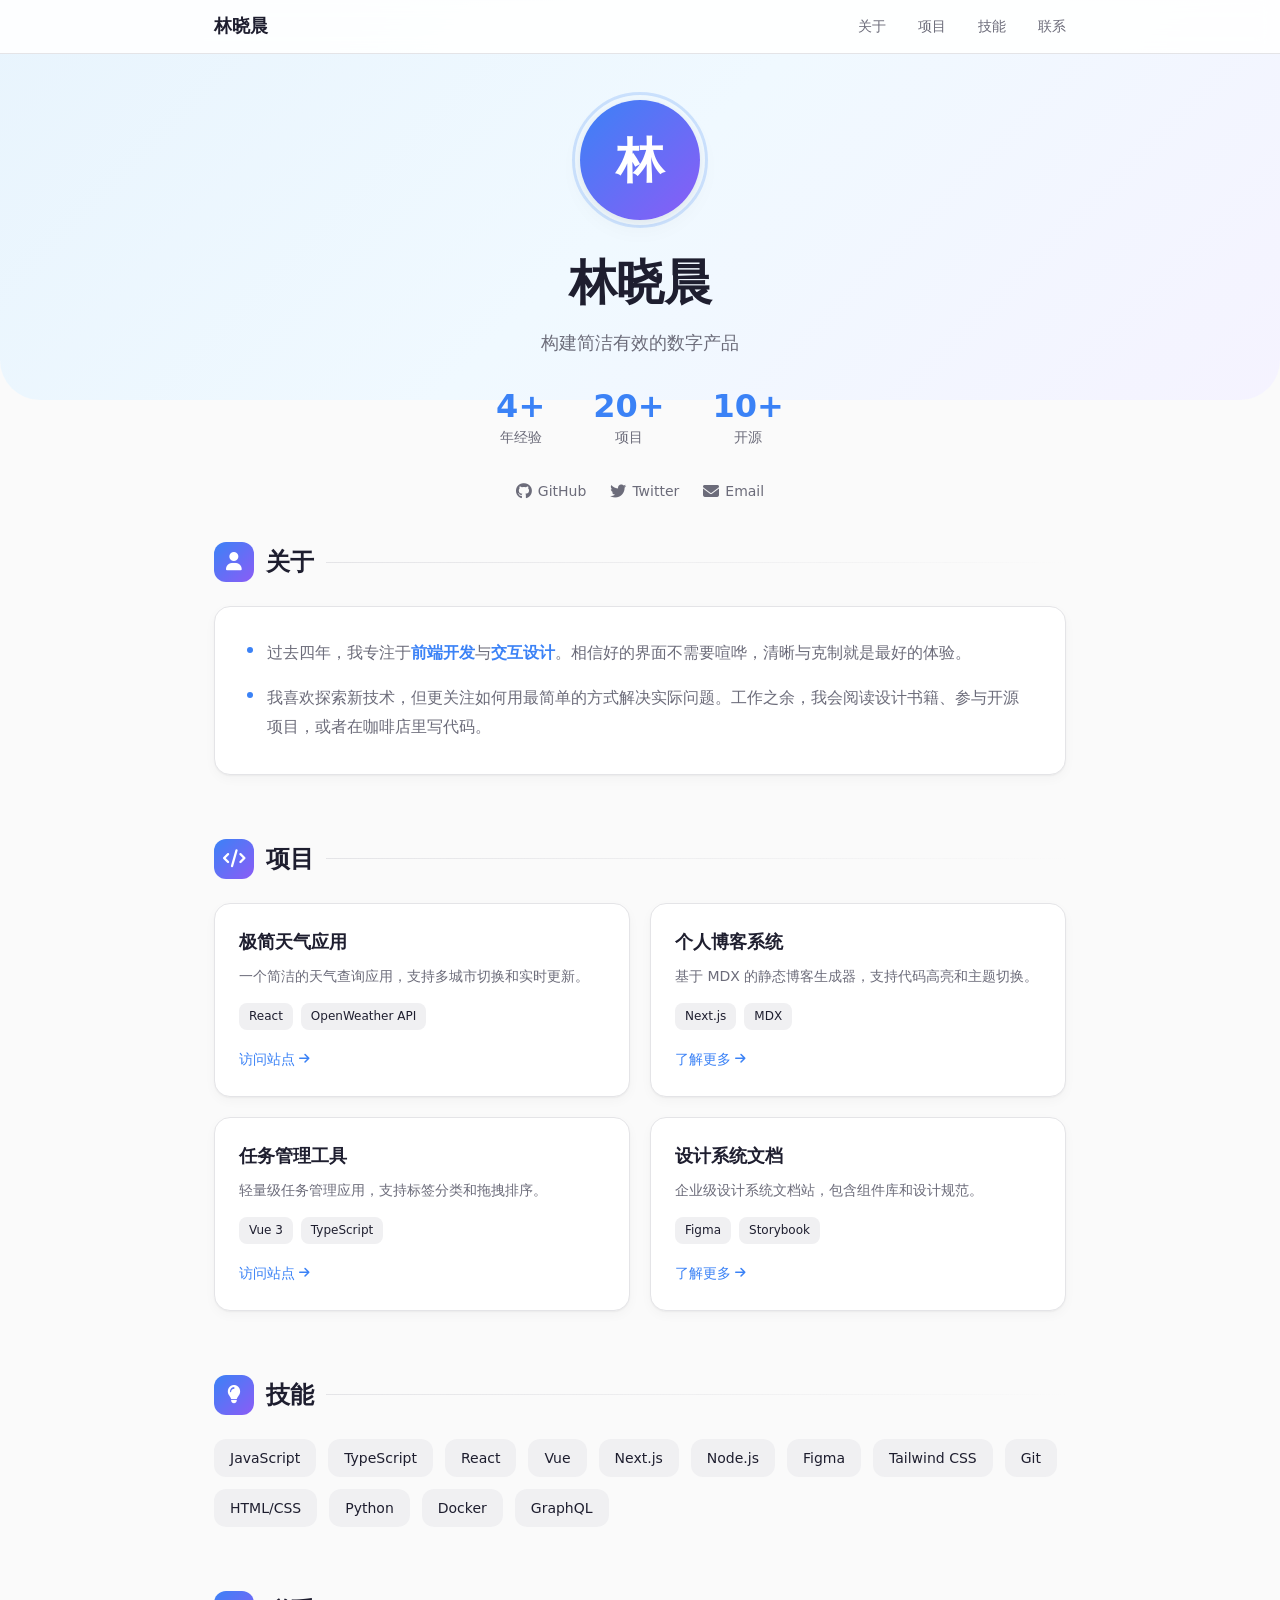
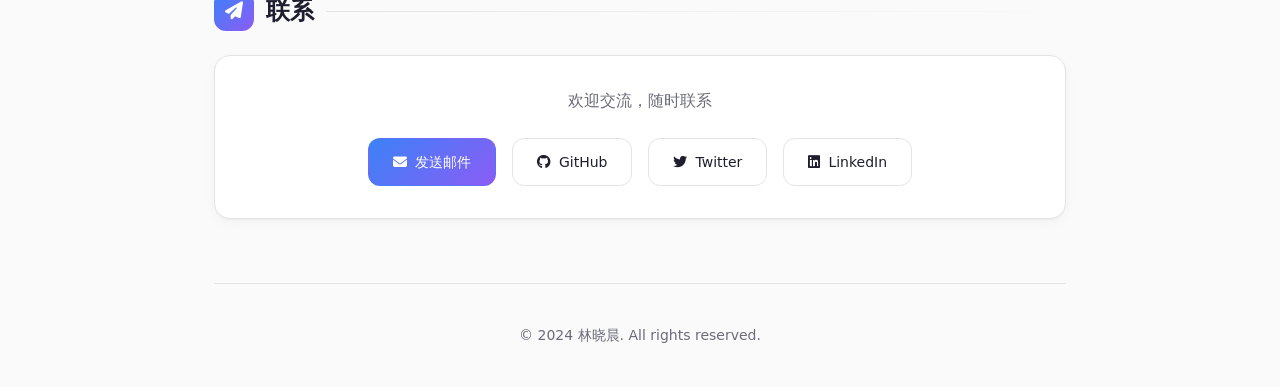
==== index.html @ 2bba0d5e "fix filename" ====
<!DOCTYPE html>
<html lang="zh-CN">
<head>
    <meta charset="UTF-8">
    <meta name="viewport" content="width=device-width, initial-scale=1.0">
    <title>林晓晨 - 个人主页</title>
    <link rel="stylesheet" href="https://cdnjs.cloudflare.com/ajax/libs/font-awesome/6.4.0/css/all.min.css">
    <style>
        * {
            margin: 0;
            padding: 0;
            box-sizing: border-box;
        }

        :root {
            --bg-color: #FAFAFA;
            --card-bg: #FFFFFF;
            --text-primary: #1E1E2F;
            --text-secondary: #6C6C7A;
            --primary-color: #3B82F6;
            --secondary-color: #10B981;
            --accent-color: #F59E0B;
            --purple-color: #8B5CF6;
            --border-color: #E4E4E7;
            --shadow-light: 0 4px 12px rgba(0, 0, 0, 0.03), 0 1px 2px rgba(0, 0, 0, 0.05);
            --shadow-hover: 0 6px 16px rgba(0, 0, 0, 0.06), 0 2px 4px rgba(0, 0, 0, 0.08);
            --shadow-card: 0 8px 24px rgba(0, 0, 0, 0.04), 0 2px 8px rgba(0, 0, 0, 0.06);
            --radius-large: 16px;
            --radius-medium: 12px;
            --radius-small: 8px;
            --radius-circle: 50%;
        }

        body {
            font-family: system-ui, -apple-system, 'Segoe UI', Roboto, Helvetica, Arial, sans-serif;
            background-color: var(--bg-color);
            color: var(--text-primary);
            line-height: 1.6;
            -webkit-font-smoothing: antialiased;
            position: relative;
        }

        body::before {
            content: '';
            position: fixed;
            top: 0;
            left: 0;
            right: 0;
            height: 400px;
            background: linear-gradient(135deg, #E8F4FD 0%, #F0F9FF 50%, #F5F3FF 100%);
            z-index: -1;
            border-bottom-left-radius: 40px;
            border-bottom-right-radius: 40px;
        }

        .container {
            max-width: 900px;
            margin: 0 auto;
            padding: 0 24px;
        }

        .nav-bar {
            position: fixed;
            top: 0;
            left: 0;
            right: 0;
            background: rgba(255, 255, 255, 0.9);
            backdrop-filter: blur(10px);
            border-bottom: 1px solid var(--border-color);
            z-index: 1000;
            padding: 12px 0;
            transition: all 0.3s ease;
        }

        .nav-bar.scrolled {
            box-shadow: var(--shadow-light);
        }

        .nav-content {
            max-width: 900px;
            margin: 0 auto;
            padding: 0 24px;
            display: flex;
            justify-content: space-between;
            align-items: center;
        }

        .nav-logo {
            font-weight: 700;
            font-size: 18px;
            color: var(--text-primary);
        }

        .nav-links {
            display: flex;
            gap: 32px;
        }

        .nav-link {
            color: var(--text-secondary);
            text-decoration: none;
            font-size: 14px;
            font-weight: 500;
            transition: color 0.2s ease;
        }

        .nav-link:hover {
            color: var(--primary-color);
        }

        @media (max-width: 768px) {
            .nav-links {
                display: none;
            }
        }

        header {
            padding-top: 100px;
            padding-bottom: 40px;
            text-align: center;
        }

        @media (max-width: 768px) {
            header {
                padding-top: 80px;
                padding-bottom: 32px;
            }
        }

        .avatar-container {
            margin-bottom: 24px;
            position: relative;
            display: inline-block;
        }

        .avatar {
            width: 120px;
            height: 120px;
            border-radius: var(--radius-circle);
            background: linear-gradient(135deg, var(--primary-color), var(--purple-color));
            display: flex;
            align-items: center;
            justify-content: center;
            font-size: 48px;
            color: white;
            font-weight: 700;
            box-shadow: var(--shadow-card);
            transition: transform 0.3s ease;
        }

        .avatar:hover {
            transform: scale(1.05);
        }

        .avatar-ring {
            position: absolute;
            top: -8px;
            left: -8px;
            right: -8px;
            bottom: -8px;
            border: 3px solid rgba(59, 130, 246, 0.2);
            border-radius: var(--radius-circle);
            animation: pulse 2s ease-in-out infinite;
        }

        @keyframes pulse {
            0%, 100% {
                transform: scale(1);
                opacity: 1;
            }
            50% {
                transform: scale(1.05);
                opacity: 0.7;
            }
        }

        .name {
            font-size: 48px;
            font-weight: 700;
            color: var(--text-primary);
            margin-bottom: 8px;
            letter-spacing: -0.5px;
        }

        .tagline {
            font-size: 18px;
            font-weight: 400;
            color: var(--text-secondary);
            margin-bottom: 32px;
        }

        .stats-container {
            display: flex;
            justify-content: center;
            gap: 48px;
            margin-bottom: 32px;
            flex-wrap: wrap;
        }

        .stat-item {
            text-align: center;
        }

        .stat-number {
            font-size: 32px;
            font-weight: 700;
            color: var(--primary-color);
            line-height: 1;
        }

        .stat-label {
            font-size: 14px;
            color: var(--text-secondary);
            margin-top: 4px;
        }

        @media (max-width: 768px) {
            .stats-container {
                gap: 32px;
            }

            .stat-number {
                font-size: 28px;
            }
        }

        .social-links {
            display: flex;
            justify-content: center;
            gap: 24px;
            flex-wrap: wrap;
        }

        .social-link {
            color: var(--text-secondary);
            text-decoration: none;
            display: flex;
            align-items: center;
            gap: 6px;
            font-size: 14px;
            transition: color 0.2s ease;
        }

        .social-link:hover {
            color: var(--primary-color);
        }

        .social-link i {
            font-size: 16px;
        }

        section {
            margin-bottom: 64px;
            opacity: 0;
            transform: translateY(30px);
            transition: all 0.6s ease;
        }

        section.visible {
            opacity: 1;
            transform: translateY(0);
        }

        .section-header {
            display: flex;
            align-items: center;
            gap: 12px;
            margin-bottom: 24px;
        }

        .section-icon {
            width: 40px;
            height: 40px;
            border-radius: var(--radius-medium);
            background: linear-gradient(135deg, var(--primary-color), var(--purple-color));
            display: flex;
            align-items: center;
            justify-content: center;
            color: white;
            font-size: 18px;
        }

        .section-title {
            font-size: 24px;
            font-weight: 600;
            color: var(--text-primary);
            margin-bottom: 0;
        }

        .section-line {
            flex: 1;
            height: 1px;
            background: linear-gradient(90deg, var(--border-color), transparent);
        }

        .card {
            background-color: var(--card-bg);
            border-radius: var(--radius-large);
            padding: 32px;
            box-shadow: var(--shadow-light);
            transition: all 0.3s ease;
            border: 1px solid var(--border-color);
        }

        .card:hover {
            box-shadow: var(--shadow-card);
            transform: translateY(-2px);
        }

        .about-text {
            color: var(--text-secondary);
            font-size: 16px;
            line-height: 1.8;
        }

        .about-text p {
            margin-bottom: 16px;
            position: relative;
            padding-left: 20px;
        }

        .about-text p::before {
            content: '';
            position: absolute;
            left: 0;
            top: 8px;
            width: 6px;
            height: 6px;
            border-radius: 50%;
            background: var(--primary-color);
        }

        .about-text p:last-child {
            margin-bottom: 0;
        }

        .highlight {
            color: var(--primary-color);
            font-weight: 600;
        }

        .projects-grid {
            display: grid;
            grid-template-columns: repeat(2, 1fr);
            gap: 20px;
        }

        @media (max-width: 768px) {
            .projects-grid {
                grid-template-columns: 1fr;
            }
        }

        .project-card {
            background-color: var(--card-bg);
            border-radius: var(--radius-large);
            padding: 24px;
            box-shadow: var(--shadow-light);
            transition: all 0.3s ease;
            border: 1px solid var(--border-color);
            position: relative;
            overflow: hidden;
        }

        .project-card::before {
            content: '';
            position: absolute;
            top: 0;
            left: 0;
            right: 0;
            height: 3px;
            background: linear-gradient(90deg, var(--primary-color), var(--purple-color));
            opacity: 0;
            transition: opacity 0.3s ease;
        }

        .project-card:hover::before {
            opacity: 1;
        }

        .project-card:hover {
            transform: translateY(-4px);
            box-shadow: var(--shadow-card);
        }

        .project-name {
            font-size: 18px;
            font-weight: 600;
            color: var(--text-primary);
            margin-bottom: 8px;
        }

        .project-desc {
            font-size: 14px;
            color: var(--text-secondary);
            margin-bottom: 16px;
            line-height: 1.6;
        }

        .project-tags {
            display: flex;
            flex-wrap: wrap;
            gap: 8px;
            margin-bottom: 16px;
        }

        .tag {
            background-color: #F0F0F2;
            color: var(--text-primary);
            font-size: 12px;
            padding: 4px 10px;
            border-radius: var(--radius-small);
            font-weight: 500;
            transition: all 0.2s ease;
        }

        .tag:hover {
            background-color: var(--primary-color);
            color: white;
        }

        .project-link {
            color: var(--primary-color);
            text-decoration: none;
            font-size: 14px;
            font-weight: 500;
            display: inline-flex;
            align-items: center;
            gap: 4px;
            transition: opacity 0.2s ease;
        }

        .project-link:hover {
            opacity: 0.8;
        }

        .skills-container {
            display: flex;
            flex-wrap: wrap;
            gap: 12px;
        }

        .skill-item {
            background-color: #F0F0F2;
            color: var(--text-primary);
            font-size: 14px;
            padding: 8px 16px;
            border-radius: var(--radius-medium);
            font-weight: 500;
            transition: all 0.2s ease;
            position: relative;
            overflow: hidden;
        }

        .skill-item::before {
            content: '';
            position: absolute;
            top: 0;
            left: 0;
            width: 4px;
            height: 100%;
            background: var(--primary-color);
            opacity: 0;
            transition: opacity 0.2s ease;
        }

        .skill-item:hover::before {
            opacity: 1;
        }

        .skill-item:hover {
            background-color: var(--primary-color);
            color: white;
            transform: translateY(-2px);
        }

        .skill-item.primary { --primary-color: #3B82F6; }
        .skill-item.secondary { --primary-color: #10B981; }
        .skill-item.accent { --primary-color: #F59E0B; }
        .skill-item.purple { --primary-color: #8B5CF6; }

        .contact-text {
            text-align: center;
            color: var(--text-secondary);
            font-size: 16px;
            margin-bottom: 24px;
        }

        .contact-links {
            display: flex;
            justify-content: center;
            gap: 16px;
            flex-wrap: wrap;
        }

        .contact-btn {
            display: inline-flex;
            align-items: center;
            gap: 8px;
            padding: 12px 24px;
            border: 1px solid var(--border-color);
            border-radius: var(--radius-medium);
            color: var(--text-primary);
            text-decoration: none;
            font-size: 14px;
            font-weight: 500;
            transition: all 0.3s ease;
            background-color: var(--card-bg);
            position: relative;
            overflow: hidden;
        }

        .contact-btn::before {
            content: '';
            position: absolute;
            top: 0;
            left: -100%;
            width: 100%;
            height: 100%;
            background: linear-gradient(90deg, transparent, rgba(59, 130, 246, 0.1), transparent);
            transition: left 0.5s ease;
        }

        .contact-btn:hover::before {
            left: 100%;
        }

        .contact-btn:hover {
            border-color: var(--primary-color);
            color: var(--primary-color);
            transform: translateY(-2px);
            box-shadow: var(--shadow-light);
        }

        .contact-btn.primary {
            background: linear-gradient(135deg, var(--primary-color), var(--purple-color));
            color: white;
            border-color: transparent;
        }

        .contact-btn.primary:hover {
            box-shadow: 0 4px 16px rgba(59, 130, 246, 0.3);
        }

        footer {
            text-align: center;
            padding: 40px 0;
            color: var(--text-secondary);
            font-size: 14px;
            border-top: 1px solid var(--border-color);
            margin-top: 48px;
        }

        .back-to-top {
            position: fixed;
            bottom: 32px;
            right: 32px;
            width: 48px;
            height: 48px;
            border-radius: var(--radius-medium);
            background: linear-gradient(135deg, var(--primary-color), var(--purple-color));
            color: white;
            border: none;
            cursor: pointer;
            display: flex;
            align-items: center;
            justify-content: center;
            font-size: 20px;
            box-shadow: var(--shadow-card);
            opacity: 0;
            visibility: hidden;
            transition: all 0.3s ease;
            z-index: 999;
        }

        .back-to-top.visible {
            opacity: 1;
            visibility: visible;
        }

        .back-to-top:hover {
            transform: translateY(-4px);
            box-shadow: 0 8px 24px rgba(59, 130, 246, 0.4);
        }

        @media (max-width: 768px) {
            .back-to-top {
                bottom: 24px;
                right: 24px;
                width: 40px;
                height: 40px;
                font-size: 16px;
            }
        }

        @media (max-width: 768px) {
            .container {
                padding: 0 16px;
            }

            .name {
                font-size: 36px;
            }

            .tagline {
                font-size: 16px;
            }

            .card {
                padding: 24px;
            }

            .section-title {
                font-size: 20px;
            }
        }
    </style>
</head>
<body>
        <nav class="nav-bar">
            <div class="nav-content">
                <div class="nav-logo">林晓晨</div>
                <div class="nav-links">
                    <a href="#about" class="nav-link">关于</a>
                    <a href="#projects" class="nav-link">项目</a>
                    <a href="#skills" class="nav-link">技能</a>
                    <a href="#contact" class="nav-link">联系</a>
                </div>
            </div>
        </nav>

        <div class="container">
        <header>
            <div class="avatar-container">
                <div class="avatar-ring"></div>
                <div class="avatar">林</div>
            </div>
            <h1 class="name">林晓晨</h1>
            <p class="tagline">构建简洁有效的数字产品</p>
            <div class="stats-container">
                <div class="stat-item">
                    <div class="stat-number">4+</div>
                    <div class="stat-label">年经验</div>
                </div>
                <div class="stat-item">
                    <div class="stat-number">20+</div>
                    <div class="stat-label">项目</div>
                </div>
                <div class="stat-item">
                    <div class="stat-number">10+</div>
                    <div class="stat-label">开源</div>
                </div>
            </div>
            <div class="social-links">
                <a href="#" class="social-link">
                    <i class="fab fa-github"></i>
                    GitHub
                </a>
                <a href="#" class="social-link">
                    <i class="fab fa-twitter"></i>
                    Twitter
                </a>
                <a href="#" class="social-link">
                    <i class="fas fa-envelope"></i>
                    Email
                </a>
            </div>
        </header>

        <section id="about">
            <div class="section-header">
                <div class="section-icon">
                    <i class="fas fa-user"></i>
                </div>
                <h2 class="section-title">关于</h2>
                <div class="section-line"></div>
            </div>
            <div class="card">
                <div class="about-text">
                    <p>过去四年，我专注于<span class="highlight">前端开发</span>与<span class="highlight">交互设计</span>。相信好的界面不需要喧哗，清晰与克制就是最好的体验。</p>
                    <p>我喜欢探索新技术，但更关注如何用最简单的方式解决实际问题。工作之余，我会阅读设计书籍、参与开源项目，或者在咖啡店里写代码。</p>
                </div>
            </div>
        </section>

        <section id="projects">
            <div class="section-header">
                <div class="section-icon">
                    <i class="fas fa-code"></i>
                </div>
                <h2 class="section-title">项目</h2>
                <div class="section-line"></div>
            </div>
            <div class="projects-grid">
                <article class="project-card">
                    <h3 class="project-name">极简天气应用</h3>
                    <p class="project-desc">一个简洁的天气查询应用，支持多城市切换和实时更新。</p>
                    <div class="project-tags">
                        <span class="tag">React</span>
                        <span class="tag">OpenWeather API</span>
                    </div>
                    <a href="#" class="project-link">
                        访问站点
                        <i class="fas fa-arrow-right" style="font-size: 12px;"></i>
                    </a>
                </article>

                <article class="project-card">
                    <h3 class="project-name">个人博客系统</h3>
                    <p class="project-desc">基于 MDX 的静态博客生成器，支持代码高亮和主题切换。</p>
                    <div class="project-tags">
                        <span class="tag">Next.js</span>
                        <span class="tag">MDX</span>
                    </div>
                    <a href="#" class="project-link">
                        了解更多
                        <i class="fas fa-arrow-right" style="font-size: 12px;"></i>
                    </a>
                </article>

                <article class="project-card">
                    <h3 class="project-name">任务管理工具</h3>
                    <p class="project-desc">轻量级任务管理应用，支持标签分类和拖拽排序。</p>
                    <div class="project-tags">
                        <span class="tag">Vue 3</span>
                        <span class="tag">TypeScript</span>
                    </div>
                    <a href="#" class="project-link">
                        访问站点
                        <i class="fas fa-arrow-right" style="font-size: 12px;"></i>
                    </a>
                </article>

                <article class="project-card">
                    <h3 class="project-name">设计系统文档</h3>
                    <p class="project-desc">企业级设计系统文档站，包含组件库和设计规范。</p>
                    <div class="project-tags">
                        <span class="tag">Figma</span>
                        <span class="tag">Storybook</span>
                    </div>
                    <a href="#" class="project-link">
                        了解更多
                        <i class="fas fa-arrow-right" style="font-size: 12px;"></i>
                    </a>
                </article>
            </div>
        </section>

        <section id="skills">
            <div class="section-header">
                <div class="section-icon">
                    <i class="fas fa-lightbulb"></i>
                </div>
                <h2 class="section-title">技能</h2>
                <div class="section-line"></div>
            </div>
            <div class="skills-container">
                <span class="skill-item primary">JavaScript</span>
                <span class="skill-item primary">TypeScript</span>
                <span class="skill-item primary">React</span>
                <span class="skill-item secondary">Vue</span>
                <span class="skill-item primary">Next.js</span>
                <span class="skill-item secondary">Node.js</span>
                <span class="skill-item accent">Figma</span>
                <span class="skill-item primary">Tailwind CSS</span>
                <span class="skill-item secondary">Git</span>
                <span class="skill-item primary">HTML/CSS</span>
                <span class="skill-item purple">Python</span>
                <span class="skill-item accent">Docker</span>
                <span class="skill-item secondary">GraphQL</span>
            </div>
        </section>

        <section id="contact">
            <div class="section-header">
                <div class="section-icon">
                    <i class="fas fa-paper-plane"></i>
                </div>
                <h2 class="section-title">联系</h2>
                <div class="section-line"></div>
            </div>
            <div class="card">
                <p class="contact-text">欢迎交流，随时联系</p>
                <div class="contact-links">
                    <a href="#" class="contact-btn primary">
                        <i class="fas fa-envelope"></i>
                        发送邮件
                    </a>
                    <a href="#" class="contact-btn">
                        <i class="fab fa-github"></i>
                        GitHub
                    </a>
                    <a href="#" class="contact-btn">
                        <i class="fab fa-twitter"></i>
                        Twitter
                    </a>
                    <a href="#" class="contact-btn">
                        <i class="fab fa-linkedin"></i>
                        LinkedIn
                    </a>
                </div>
            </div>
        </section>

        <footer>
            <p>&copy; 2024 林晓晨. All rights reserved.</p>
        </footer>
        <button class="back-to-top" id="backToTop">
            <i class="fas fa-arrow-up"></i>
        </button>
    </div>

    <script>
        document.addEventListener('DOMContentLoaded', function() {
            const navBar = document.querySelector('.nav-bar');
            const backToTop = document.getElementById('backToTop');
            const sections = document.querySelectorAll('section');
            const navLinks = document.querySelectorAll('.nav-link');

            window.addEventListener('scroll', function() {
                if (window.scrollY > 50) {
                    navBar.classList.add('scrolled');
                } else {
                    navBar.classList.remove('scrolled');
                }

                if (window.scrollY > 300) {
                    backToTop.classList.add('visible');
                } else {
                    backToTop.classList.remove('visible');
                }
            });

            backToTop.addEventListener('click', function() {
                window.scrollTo({
                    top: 0,
                    behavior: 'smooth'
                });
            });

            const observerOptions = {
                root: null,
                rootMargin: '0px',
                threshold: 0.1
            };

            const observer = new IntersectionObserver(function(entries) {
                entries.forEach(entry => {
                    if (entry.isIntersecting) {
                        entry.target.classList.add('visible');
                    }
                });
            }, observerOptions);

            sections.forEach(section => {
                observer.observe(section);
            });

            navLinks.forEach(link => {
                link.addEventListener('click', function(e) {
                    e.preventDefault();
                    const targetId = this.getAttribute('href').substring(1);
                    const targetSection = document.getElementById(targetId);
                    if (targetSection) {
                        const offsetTop = targetSection.offsetTop - 80;
                        window.scrollTo({
                            top: offsetTop,
                            behavior: 'smooth'
                        });
                    }
                });
            });

            const links = document.querySelectorAll('a[href="#"]');
            links.forEach(link => {
                link.addEventListener('click', function(e) {
                    e.preventDefault();
                });
            });
        });
    </script>
</body>
</html>
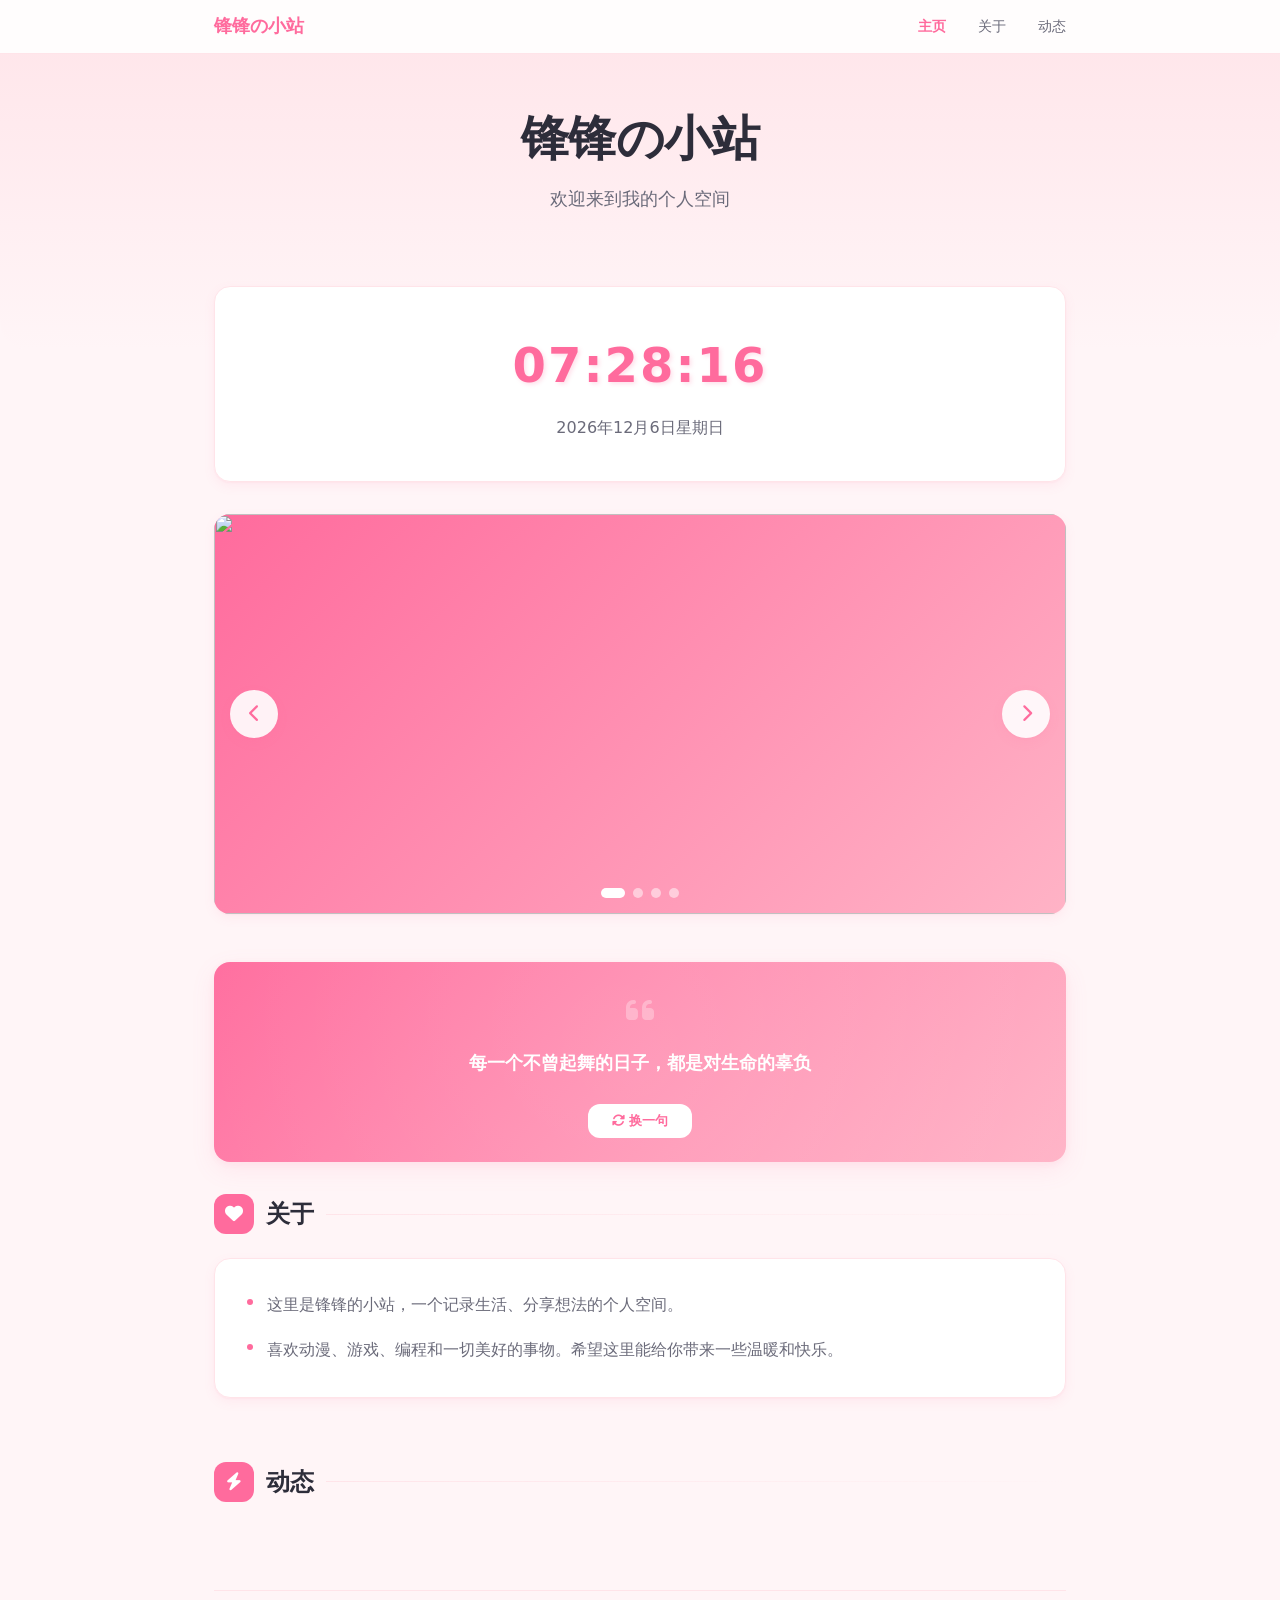
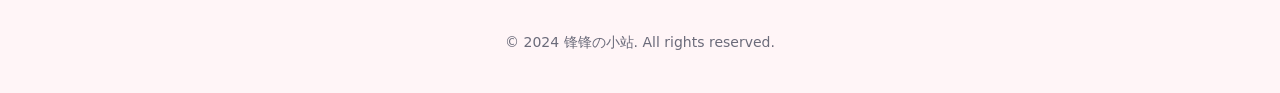
==== commit 0dd78643: "添加了关于页、动态页和后台管理页面,后台分dashboard,posts,settings三部分，并用localStorage进行本地部署" ====
--- a/index.html
+++ b/index.html
@@ -3,7 +3,7 @@
 <head>
     <meta charset="UTF-8">
     <meta name="viewport" content="width=device-width, initial-scale=1.0">
-    <title>林晓晨 - 个人主页</title>
+    <title>锋锋の小站</title>
     <link rel="stylesheet" href="https://cdnjs.cloudflare.com/ajax/libs/font-awesome/6.4.0/css/all.min.css">
     <style>
         * {
@@ -13,18 +13,18 @@
         }
 
         :root {
-            --bg-color: #FAFAFA;
+            --bg-color: #FFF5F7;
             --card-bg: #FFFFFF;
-            --text-primary: #1E1E2F;
-            --text-secondary: #6C6C7A;
-            --primary-color: #3B82F6;
-            --secondary-color: #10B981;
-            --accent-color: #F59E0B;
-            --purple-color: #8B5CF6;
-            --border-color: #E4E4E7;
-            --shadow-light: 0 4px 12px rgba(0, 0, 0, 0.03), 0 1px 2px rgba(0, 0, 0, 0.05);
-            --shadow-hover: 0 6px 16px rgba(0, 0, 0, 0.06), 0 2px 4px rgba(0, 0, 0, 0.08);
-            --shadow-card: 0 8px 24px rgba(0, 0, 0, 0.04), 0 2px 8px rgba(0, 0, 0, 0.06);
+            --text-primary: #2D2D3A;
+            --text-secondary: #6B6B7A;
+            --primary-color: #FF6B9D;
+            --secondary-color: #FFB3C6;
+            --accent-color: #FF8FB1;
+            --purple-color: #C77DFF;
+            --border-color: #FFE4E9;
+            --shadow-light: 0 4px 12px rgba(255, 107, 157, 0.08), 0 1px 2px rgba(255, 107, 157, 0.06);
+            --shadow-hover: 0 6px 16px rgba(255, 107, 157, 0.12), 0 2px 4px rgba(255, 107, 157, 0.08);
+            --shadow-card: 0 8px 24px rgba(255, 107, 157, 0.1), 0 2px 8px rgba(255, 107, 157, 0.08);
             --radius-large: 16px;
             --radius-medium: 12px;
             --radius-small: 8px;
@@ -32,7 +32,7 @@
         }
 
         body {
-            font-family: system-ui, -apple-system, 'Segoe UI', Roboto, Helvetica, Arial, sans-serif;
+            font-family: 'Nunito', 'Quicksand', 'M PLUS Rounded 1c', system-ui, -apple-system, 'Segoe UI', Roboto, Helvetica, Arial, sans-serif;
             background-color: var(--bg-color);
             color: var(--text-primary);
             line-height: 1.6;
@@ -46,11 +46,11 @@
             top: 0;
             left: 0;
             right: 0;
-            height: 400px;
-            background: linear-gradient(135deg, #E8F4FD 0%, #F0F9FF 50%, #F5F3FF 100%);
+            height: 350px;
+            background: linear-gradient(180deg, #FFE4E9 0%, #FFF5F7 100%);
             z-index: -1;
-            border-bottom-left-radius: 40px;
-            border-bottom-right-radius: 40px;
+            border-bottom-left-radius: 30px;
+            border-bottom-right-radius: 30px;
         }
 
         .container {
@@ -88,7 +88,9 @@
         .nav-logo {
             font-weight: 700;
             font-size: 18px;
-            color: var(--text-primary);
+            color: var(--primary-color);
+            font-family: 'M PLUS Rounded 1c', 'Nunito', system-ui, sans-serif;
+            text-decoration: none;
         }
 
         .nav-links {
@@ -108,6 +110,11 @@
             color: var(--primary-color);
         }
 
+        .nav-link.active {
+            color: var(--primary-color);
+            font-weight: 600;
+        }
+
         @media (max-width: 768px) {
             .nav-links {
                 display: none;
@@ -127,52 +134,7 @@
             }
         }
 
-        .avatar-container {
-            margin-bottom: 24px;
-            position: relative;
-            display: inline-block;
-        }
-
-        .avatar {
-            width: 120px;
-            height: 120px;
-            border-radius: var(--radius-circle);
-            background: linear-gradient(135deg, var(--primary-color), var(--purple-color));
-            display: flex;
-            align-items: center;
-            justify-content: center;
-            font-size: 48px;
-            color: white;
-            font-weight: 700;
-            box-shadow: var(--shadow-card);
-            transition: transform 0.3s ease;
-        }
-
-        .avatar:hover {
-            transform: scale(1.05);
-        }
-
-        .avatar-ring {
-            position: absolute;
-            top: -8px;
-            left: -8px;
-            right: -8px;
-            bottom: -8px;
-            border: 3px solid rgba(59, 130, 246, 0.2);
-            border-radius: var(--radius-circle);
-            animation: pulse 2s ease-in-out infinite;
-        }
-
-        @keyframes pulse {
-            0%, 100% {
-                transform: scale(1);
-                opacity: 1;
-            }
-            50% {
-                transform: scale(1.05);
-                opacity: 0.7;
-            }
-        }
+
 
         .name {
             font-size: 48px;
@@ -180,6 +142,7 @@
             color: var(--text-primary);
             margin-bottom: 8px;
             letter-spacing: -0.5px;
+            font-family: 'M PLUS Rounded 1c', 'Nunito', system-ui, sans-serif;
         }
 
         .tagline {
@@ -189,65 +152,7 @@
             margin-bottom: 32px;
         }
 
-        .stats-container {
-            display: flex;
-            justify-content: center;
-            gap: 48px;
-            margin-bottom: 32px;
-            flex-wrap: wrap;
-        }
-
-        .stat-item {
-            text-align: center;
-        }
-
-        .stat-number {
-            font-size: 32px;
-            font-weight: 700;
-            color: var(--primary-color);
-            line-height: 1;
-        }
-
-        .stat-label {
-            font-size: 14px;
-            color: var(--text-secondary);
-            margin-top: 4px;
-        }
-
-        @media (max-width: 768px) {
-            .stats-container {
-                gap: 32px;
-            }
-
-            .stat-number {
-                font-size: 28px;
-            }
-        }
-
-        .social-links {
-            display: flex;
-            justify-content: center;
-            gap: 24px;
-            flex-wrap: wrap;
-        }
-
-        .social-link {
-            color: var(--text-secondary);
-            text-decoration: none;
-            display: flex;
-            align-items: center;
-            gap: 6px;
-            font-size: 14px;
-            transition: color 0.2s ease;
-        }
-
-        .social-link:hover {
-            color: var(--primary-color);
-        }
-
-        .social-link i {
-            font-size: 16px;
-        }
+
 
         section {
             margin-bottom: 64px;
@@ -272,7 +177,7 @@
             width: 40px;
             height: 40px;
             border-radius: var(--radius-medium);
-            background: linear-gradient(135deg, var(--primary-color), var(--purple-color));
+            background: var(--primary-color);
             display: flex;
             align-items: center;
             justify-content: center;
@@ -362,21 +267,7 @@
             overflow: hidden;
         }
 
-        .project-card::before {
-            content: '';
-            position: absolute;
-            top: 0;
-            left: 0;
-            right: 0;
-            height: 3px;
-            background: linear-gradient(90deg, var(--primary-color), var(--purple-color));
-            opacity: 0;
-            transition: opacity 0.3s ease;
-        }
-
-        .project-card:hover::before {
-            opacity: 1;
-        }
+
 
         .project-card:hover {
             transform: translateY(-4px);
@@ -452,21 +343,7 @@
             overflow: hidden;
         }
 
-        .skill-item::before {
-            content: '';
-            position: absolute;
-            top: 0;
-            left: 0;
-            width: 4px;
-            height: 100%;
-            background: var(--primary-color);
-            opacity: 0;
-            transition: opacity 0.2s ease;
-        }
-
-        .skill-item:hover::before {
-            opacity: 1;
-        }
+
 
         .skill-item:hover {
             background-color: var(--primary-color);
@@ -510,20 +387,7 @@
             overflow: hidden;
         }
 
-        .contact-btn::before {
-            content: '';
-            position: absolute;
-            top: 0;
-            left: -100%;
-            width: 100%;
-            height: 100%;
-            background: linear-gradient(90deg, transparent, rgba(59, 130, 246, 0.1), transparent);
-            transition: left 0.5s ease;
-        }
-
-        .contact-btn:hover::before {
-            left: 100%;
-        }
+
 
         .contact-btn:hover {
             border-color: var(--primary-color);
@@ -532,14 +396,334 @@
             box-shadow: var(--shadow-light);
         }
 
-        .contact-btn.primary {
-            background: linear-gradient(135deg, var(--primary-color), var(--purple-color));
+
+
+        .time-section {
+            margin-bottom: 32px;
+        }
+
+        .time-card {
+            text-align: center;
+            padding: 40px 32px;
+        }
+
+        .time-display {
+            display: flex;
+            flex-direction: column;
+            align-items: center;
+            gap: 12px;
+        }
+
+        .time-main {
+            font-size: 48px;
+            font-weight: 700;
+            color: var(--primary-color);
+            letter-spacing: 2px;
+            text-shadow: 2px 2px 4px rgba(255, 107, 157, 0.2);
+        }
+
+        .date-display {
+            font-size: 16px;
+            color: var(--text-secondary);
+        }
+
+        @media (max-width: 768px) {
+            .time-main {
+                font-size: 36px;
+            }
+
+            .date-display {
+                font-size: 14px;
+            }
+        }
+
+        .carousel-section {
+            margin-bottom: 48px;
+        }
+
+        .carousel-container {
+            position: relative;
+            overflow: hidden;
+            border-radius: var(--radius-large);
+            box-shadow: var(--shadow-light);
+        }
+
+        .carousel-track {
+            display: flex;
+            transition: none;
+        }
+
+        .carousel-slide {
+            min-width: 100%;
+            height: 400px;
+            display: flex;
+            align-items: center;
+            justify-content: center;
+            flex-shrink: 0;
+        }
+
+        .slide-placeholder {
+            width: 100%;
+            height: 100%;
+            background: linear-gradient(135deg, #FF6B9D 0%, #FFB3C6 100%);
+            display: flex;
+            align-items: center;
+            justify-content: center;
             color: white;
-            border-color: transparent;
-        }
-
-        .contact-btn.primary:hover {
-            box-shadow: 0 4px 16px rgba(59, 130, 246, 0.3);
+            font-size: 24px;
+            font-weight: 600;
+            overflow: hidden;
+        }
+
+        .slide-placeholder img {
+            width: 100%;
+            height: 100%;
+            object-fit: cover;
+            object-position: center;
+        }
+
+        .carousel-slide:nth-child(2) .slide-placeholder {
+            background: linear-gradient(135deg, #FF8FB1 0%, #FFB3C6 100%);
+        }
+
+        .carousel-slide:nth-child(3) .slide-placeholder {
+            background: linear-gradient(135deg, #C77DFF 0%, #E0AAFF 100%);
+        }
+
+        .carousel-slide:nth-child(4) .slide-placeholder {
+            background: linear-gradient(135deg, #FF6B9D 0%, #C77DFF 100%);
+        }
+
+        .carousel-btn {
+            position: absolute;
+            top: 50%;
+            transform: translateY(-50%);
+            width: 48px;
+            height: 48px;
+            border-radius: 50%;
+            border: none;
+            background: rgba(255, 255, 255, 0.9);
+            color: var(--primary-color);
+            cursor: pointer;
+            display: flex;
+            align-items: center;
+            justify-content: center;
+            font-size: 18px;
+            box-shadow: var(--shadow-light);
+            transition: all 0.3s ease;
+            z-index: 10;
+        }
+
+        .carousel-btn:hover {
+            background: white;
+            box-shadow: var(--shadow-card);
+            transform: translateY(-50%) scale(1.1);
+        }
+
+        .carousel-btn:disabled {
+            opacity: 0.5;
+            cursor: not-allowed;
+        }
+
+        .prev-btn {
+            left: 16px;
+        }
+
+        .next-btn {
+            right: 16px;
+        }
+
+        .carousel-dots {
+            position: absolute;
+            bottom: 16px;
+            left: 50%;
+            transform: translateX(-50%);
+            display: flex;
+            gap: 8px;
+        }
+
+        .carousel-dot {
+            width: 10px;
+            height: 10px;
+            border-radius: 50%;
+            background: rgba(255, 255, 255, 0.5);
+            border: none;
+            cursor: pointer;
+            transition: all 0.3s ease;
+        }
+
+        .carousel-dot:hover {
+            background: rgba(255, 255, 255, 0.8);
+        }
+
+        .carousel-dot.active {
+            background: white;
+            width: 24px;
+            border-radius: 5px;
+        }
+
+        .quote-section {
+            margin-bottom: 32px;
+        }
+
+        .quote-card {
+            background: linear-gradient(135deg, var(--primary-color), var(--secondary-color));
+            border-radius: var(--radius-large);
+            padding: 24px 20px;
+            text-align: center;
+            box-shadow: var(--shadow-card);
+            position: relative;
+            overflow: hidden;
+        }
+
+        .quote-card::before {
+            content: '';
+            position: absolute;
+            top: -50%;
+            left: -50%;
+            width: 200%;
+            height: 200%;
+            background: radial-gradient(circle, rgba(255, 255, 255, 0.1) 0%, transparent 70%);
+            animation: rotate 20s linear infinite;
+        }
+
+        @keyframes rotate {
+            from {
+                transform: rotate(0deg);
+            }
+            to {
+                transform: rotate(360deg);
+            }
+        }
+
+        .quote-content {
+            position: relative;
+            z-index: 1;
+        }
+
+        .quote-icon {
+            font-size: 32px;
+            color: rgba(255, 255, 255, 0.3);
+            margin-bottom: 12px;
+        }
+
+        .quote-text {
+            font-size: 18px;
+            font-weight: 600;
+            color: white;
+            margin-bottom: 12px;
+            line-height: 1.5;
+        }
+
+        .quote-author {
+            font-size: 14px;
+            color: rgba(255, 255, 255, 0.8);
+            font-style: italic;
+        }
+
+        .quote-btn {
+            margin-top: 16px;
+            padding: 8px 24px;
+            background: white;
+            color: var(--primary-color);
+            border: none;
+            border-radius: var(--radius-medium);
+            font-size: 13px;
+            font-weight: 600;
+            cursor: pointer;
+            transition: all 0.3s ease;
+            position: relative;
+            z-index: 1;
+        }
+
+        .quote-btn:hover {
+            transform: translateY(-2px);
+            box-shadow: 0 4px 12px rgba(0, 0, 0, 0.15);
+        }
+
+        @media (max-width: 768px) {
+            .quote-text {
+                font-size: 20px;
+            }
+        }
+
+        @media (max-width: 768px) {
+            .carousel-slide {
+                height: 250px;
+            }
+
+            .carousel-btn {
+                width: 40px;
+                height: 40px;
+                font-size: 16px;
+            }
+
+            .prev-btn {
+                left: 8px;
+            }
+
+            .next-btn {
+                right: 8px;
+            }
+        }
+
+        .updates-list {
+            display: flex;
+            flex-direction: column;
+            gap: 16px;
+        }
+
+        .update-item {
+            background-color: var(--card-bg);
+            border-radius: var(--radius-large);
+            padding: 24px;
+            box-shadow: var(--shadow-light);
+            border: 1px solid var(--border-color);
+            transition: all 0.3s ease;
+            display: flex;
+            gap: 20px;
+        }
+
+        .update-item:hover {
+            box-shadow: var(--shadow-card);
+            transform: translateY(-2px);
+        }
+
+        .update-date {
+            flex-shrink: 0;
+            width: 100px;
+            font-size: 14px;
+            color: var(--text-secondary);
+            font-weight: 500;
+            padding-top: 4px;
+        }
+
+        .update-content {
+            flex: 1;
+        }
+
+        .update-title {
+            font-size: 18px;
+            font-weight: 600;
+            color: var(--text-primary);
+            margin-bottom: 8px;
+        }
+
+        .update-desc {
+            font-size: 14px;
+            color: var(--text-secondary);
+            line-height: 1.6;
+        }
+
+        @media (max-width: 768px) {
+            .update-item {
+                flex-direction: column;
+                gap: 12px;
+            }
+
+            .update-date {
+                width: auto;
+            }
         }
 
         footer {
@@ -558,7 +742,7 @@
             width: 48px;
             height: 48px;
             border-radius: var(--radius-medium);
-            background: linear-gradient(135deg, var(--primary-color), var(--purple-color));
+            background: linear-gradient(135deg, var(--primary-color), var(--secondary-color));
             color: white;
             border: none;
             cursor: pointer;
@@ -580,7 +764,7 @@
 
         .back-to-top:hover {
             transform: translateY(-4px);
-            box-shadow: 0 8px 24px rgba(59, 130, 246, 0.4);
+            box-shadow: var(--shadow-card);
         }
 
         @media (max-width: 768px) {
@@ -617,193 +801,107 @@
     </style>
 </head>
 <body>
-        <nav class="nav-bar">
-            <div class="nav-content">
-                <div class="nav-logo">林晓晨</div>
-                <div class="nav-links">
-                    <a href="#about" class="nav-link">关于</a>
-                    <a href="#projects" class="nav-link">项目</a>
-                    <a href="#skills" class="nav-link">技能</a>
-                    <a href="#contact" class="nav-link">联系</a>
+     <nav class="nav-bar">
+        <div class="nav-content">
+            <a href="index.html" class="nav-logo">锋锋の小站</a>
+            <div class="nav-links">
+                <a href="index.html" class="nav-link active">主页</a>
+                <a href="about.html" class="nav-link">关于</a>
+                <a href="blog.html" class="nav-link">动态</a>
+            </div>
+        </div>
+    </nav>
+
+        <div class="container">
+        <header>
+            <h1 class="name">锋锋の小站</h1>
+            <p class="tagline">欢迎来到我的个人空间</p>
+        </header>
+
+        <section class="time-section">
+            <div class="card time-card">
+                <div class="time-display">
+                    <div class="time-main" id="currentTime">00:00:00</div>
+                    <div class="date-display" id="currentDate">2024年1月1日 星期一</div>
                 </div>
             </div>
-        </nav>
-
-        <div class="container">
-        <header>
-            <div class="avatar-container">
-                <div class="avatar-ring"></div>
-                <div class="avatar">林</div>
+        </section>
+
+        <section class="carousel-section">
+            <div class="carousel-container">
+                <div class="carousel-track" id="carouselTrack">
+                    <div class="carousel-slide">
+                        <div class="slide-placeholder"><img id="carouselImg1" src="1.jpg" alt=""></div>
+                    </div>
+                    <div class="carousel-slide">
+                        <div class="slide-placeholder"><img id="carouselImg2" src="2.jpg" alt=""></div>
+                    </div>
+                    <div class="carousel-slide">
+                        <div class="slide-placeholder"><img id="carouselImg3" src="3.jpg" alt=""></div>
+                    </div>
+                    <div class="carousel-slide">
+                        <div class="slide-placeholder"><img id="carouselImg4" src="4.jpg" alt=""></div>
+                    </div>
+                </div>
+                <button class="carousel-btn prev-btn" id="prevBtn">
+                    <i class="fas fa-chevron-left"></i>
+                </button>
+                <button class="carousel-btn next-btn" id="nextBtn">
+                    <i class="fas fa-chevron-right"></i>
+                </button>
+                <div class="carousel-dots" id="carouselDots"></div>
             </div>
-            <h1 class="name">林晓晨</h1>
-            <p class="tagline">构建简洁有效的数字产品</p>
-            <div class="stats-container">
-                <div class="stat-item">
-                    <div class="stat-number">4+</div>
-                    <div class="stat-label">年经验</div>
-                </div>
-                <div class="stat-item">
-                    <div class="stat-number">20+</div>
-                    <div class="stat-label">项目</div>
-                </div>
-                <div class="stat-item">
-                    <div class="stat-number">10+</div>
-                    <div class="stat-label">开源</div>
+        </section>
+
+        <section class="quote-section">
+            <div class="quote-card">
+                <div class="quote-content">
+                    <div class="quote-icon">
+                        <i class="fas fa-quote-left"></i>
+                    </div>
+                    <div class="quote-text" id="quoteText">每一个不曾起舞的日子，都是对生命的辜负</div>
+                    <div class="quote-author" id="quoteAuthor"></div>
+                    <button class="quote-btn" id="newQuoteBtn">
+                        <i class="fas fa-sync-alt"></i> 换一句
+                    </button>
                 </div>
             </div>
-            <div class="social-links">
-                <a href="#" class="social-link">
-                    <i class="fab fa-github"></i>
-                    GitHub
-                </a>
-                <a href="#" class="social-link">
-                    <i class="fab fa-twitter"></i>
-                    Twitter
-                </a>
-                <a href="#" class="social-link">
-                    <i class="fas fa-envelope"></i>
-                    Email
-                </a>
-            </div>
-        </header>
+        </section>
+
+        
 
         <section id="about">
             <div class="section-header">
                 <div class="section-icon">
-                    <i class="fas fa-user"></i>
+                    <i class="fas fa-heart"></i>
                 </div>
                 <h2 class="section-title">关于</h2>
                 <div class="section-line"></div>
             </div>
             <div class="card">
                 <div class="about-text">
-                    <p>过去四年，我专注于<span class="highlight">前端开发</span>与<span class="highlight">交互设计</span>。相信好的界面不需要喧哗，清晰与克制就是最好的体验。</p>
-                    <p>我喜欢探索新技术，但更关注如何用最简单的方式解决实际问题。工作之余，我会阅读设计书籍、参与开源项目，或者在咖啡店里写代码。</p>
+                    <p id="aboutText1">这里是锋锋的小站，一个记录生活、分享想法的个人空间。</p>
+                    <p id="aboutText2">喜欢动漫、游戏、编程和一切美好的事物。希望这里能给你带来一些温暖和快乐。</p>
                 </div>
             </div>
         </section>
 
-        <section id="projects">
+        <section id="updates">
             <div class="section-header">
                 <div class="section-icon">
-                    <i class="fas fa-code"></i>
+                    <i class="fas fa-bolt"></i>
                 </div>
-                <h2 class="section-title">项目</h2>
+                <h2 class="section-title">动态</h2>
                 <div class="section-line"></div>
             </div>
-            <div class="projects-grid">
-                <article class="project-card">
-                    <h3 class="project-name">极简天气应用</h3>
-                    <p class="project-desc">一个简洁的天气查询应用，支持多城市切换和实时更新。</p>
-                    <div class="project-tags">
-                        <span class="tag">React</span>
-                        <span class="tag">OpenWeather API</span>
-                    </div>
-                    <a href="#" class="project-link">
-                        访问站点
-                        <i class="fas fa-arrow-right" style="font-size: 12px;"></i>
-                    </a>
-                </article>
-
-                <article class="project-card">
-                    <h3 class="project-name">个人博客系统</h3>
-                    <p class="project-desc">基于 MDX 的静态博客生成器，支持代码高亮和主题切换。</p>
-                    <div class="project-tags">
-                        <span class="tag">Next.js</span>
-                        <span class="tag">MDX</span>
-                    </div>
-                    <a href="#" class="project-link">
-                        了解更多
-                        <i class="fas fa-arrow-right" style="font-size: 12px;"></i>
-                    </a>
-                </article>
-
-                <article class="project-card">
-                    <h3 class="project-name">任务管理工具</h3>
-                    <p class="project-desc">轻量级任务管理应用，支持标签分类和拖拽排序。</p>
-                    <div class="project-tags">
-                        <span class="tag">Vue 3</span>
-                        <span class="tag">TypeScript</span>
-                    </div>
-                    <a href="#" class="project-link">
-                        访问站点
-                        <i class="fas fa-arrow-right" style="font-size: 12px;"></i>
-                    </a>
-                </article>
-
-                <article class="project-card">
-                    <h3 class="project-name">设计系统文档</h3>
-                    <p class="project-desc">企业级设计系统文档站，包含组件库和设计规范。</p>
-                    <div class="project-tags">
-                        <span class="tag">Figma</span>
-                        <span class="tag">Storybook</span>
-                    </div>
-                    <a href="#" class="project-link">
-                        了解更多
-                        <i class="fas fa-arrow-right" style="font-size: 12px;"></i>
-                    </a>
-                </article>
+            <div class="updates-list" id="updatesList">
             </div>
         </section>
 
-        <section id="skills">
-            <div class="section-header">
-                <div class="section-icon">
-                    <i class="fas fa-lightbulb"></i>
-                </div>
-                <h2 class="section-title">技能</h2>
-                <div class="section-line"></div>
-            </div>
-            <div class="skills-container">
-                <span class="skill-item primary">JavaScript</span>
-                <span class="skill-item primary">TypeScript</span>
-                <span class="skill-item primary">React</span>
-                <span class="skill-item secondary">Vue</span>
-                <span class="skill-item primary">Next.js</span>
-                <span class="skill-item secondary">Node.js</span>
-                <span class="skill-item accent">Figma</span>
-                <span class="skill-item primary">Tailwind CSS</span>
-                <span class="skill-item secondary">Git</span>
-                <span class="skill-item primary">HTML/CSS</span>
-                <span class="skill-item purple">Python</span>
-                <span class="skill-item accent">Docker</span>
-                <span class="skill-item secondary">GraphQL</span>
-            </div>
-        </section>
-
-        <section id="contact">
-            <div class="section-header">
-                <div class="section-icon">
-                    <i class="fas fa-paper-plane"></i>
-                </div>
-                <h2 class="section-title">联系</h2>
-                <div class="section-line"></div>
-            </div>
-            <div class="card">
-                <p class="contact-text">欢迎交流，随时联系</p>
-                <div class="contact-links">
-                    <a href="#" class="contact-btn primary">
-                        <i class="fas fa-envelope"></i>
-                        发送邮件
-                    </a>
-                    <a href="#" class="contact-btn">
-                        <i class="fab fa-github"></i>
-                        GitHub
-                    </a>
-                    <a href="#" class="contact-btn">
-                        <i class="fab fa-twitter"></i>
-                        Twitter
-                    </a>
-                    <a href="#" class="contact-btn">
-                        <i class="fab fa-linkedin"></i>
-                        LinkedIn
-                    </a>
-                </div>
-            </div>
-        </section>
+
 
         <footer>
-            <p>&copy; 2024 林晓晨. All rights reserved.</p>
+            <p>&copy; 2024 锋锋の小站. All rights reserved.</p>
         </footer>
         <button class="back-to-top" id="backToTop">
             <i class="fas fa-arrow-up"></i>
@@ -811,73 +909,233 @@
     </div>
 
     <script>
-        document.addEventListener('DOMContentLoaded', function() {
-            const navBar = document.querySelector('.nav-bar');
-            const backToTop = document.getElementById('backToTop');
-            const sections = document.querySelectorAll('section');
-            const navLinks = document.querySelectorAll('.nav-link');
-
-            window.addEventListener('scroll', function() {
-                if (window.scrollY > 50) {
-                    navBar.classList.add('scrolled');
-                } else {
-                    navBar.classList.remove('scrolled');
-                }
-
-                if (window.scrollY > 300) {
-                    backToTop.classList.add('visible');
-                } else {
-                    backToTop.classList.remove('visible');
-                }
-            });
-
-            backToTop.addEventListener('click', function() {
-                window.scrollTo({
-                    top: 0,
-                    behavior: 'smooth'
-                });
-            });
-
-            const observerOptions = {
-                root: null,
-                rootMargin: '0px',
-                threshold: 0.1
-            };
-
-            const observer = new IntersectionObserver(function(entries) {
-                entries.forEach(entry => {
-                    if (entry.isIntersecting) {
-                        entry.target.classList.add('visible');
+            document.addEventListener('DOMContentLoaded', function() {
+                const navBar = document.querySelector('.nav-bar');
+
+                const carouselImages = JSON.parse(localStorage.getItem('carouselImages')) || {
+                    image1: '1.jpg',
+                    image2: '2.jpg',
+                    image3: '3.jpg',
+                    image4: '4.jpg'
+                };
+                document.getElementById('carouselImg1').src = carouselImages.image1;
+                document.getElementById('carouselImg2').src = carouselImages.image2;
+                document.getElementById('carouselImg3').src = carouselImages.image3;
+                document.getElementById('carouselImg4').src = carouselImages.image4;
+
+                const inspirationalQuotes = JSON.parse(localStorage.getItem('inspirationalQuotes')) || [
+                    '每一个不曾起舞的日子，都是对生命的辜负',
+                    '生活不是等待风暴过去，而是学会在雨中跳舞',
+                    '星光不问赶路人，时光不负有心人',
+                    '努力的意义，就是以后的日子里，放眼望去，全部都是自己喜欢的人和事'
+                ];
+
+                const aboutContent = JSON.parse(localStorage.getItem('aboutContent')) || {
+                    text1: '这里是锋锋的小站，一个记录生活、分享想法的个人空间。',
+                    text2: '喜欢动漫、游戏、编程和一切美好的事物。希望这里能给你带来一些温暖和快乐。'
+                };
+                document.getElementById('aboutText1').textContent = aboutContent.text1;
+                document.getElementById('aboutText2').textContent = aboutContent.text2;
+                const backToTop = document.getElementById('backToTop');
+                const sections = document.querySelectorAll('section');
+                const navLinks = document.querySelectorAll('.nav-link');
+
+                window.addEventListener('scroll', function() {
+                    if (window.scrollY > 50) {
+                        navBar.classList.add('scrolled');
+                    } else {
+                        navBar.classList.remove('scrolled');
+                    }
+
+                    if (window.scrollY > 300) {
+                        backToTop.classList.add('visible');
+                    } else {
+                        backToTop.classList.remove('visible');
                     }
                 });
-            }, observerOptions);
-
-            sections.forEach(section => {
-                observer.observe(section);
+
+                backToTop.addEventListener('click', function() {
+                    window.scrollTo({
+                        top: 0,
+                        behavior: 'smooth'
+                    });
+                });
+
+                const observerOptions = {
+                    root: null,
+                    rootMargin: '0px',
+                    threshold: 0.1
+                };
+
+                const observer = new IntersectionObserver(function(entries) {
+                    entries.forEach(entry => {
+                        if (entry.isIntersecting) {
+                            entry.target.classList.add('visible');
+                        }
+                    });
+                }, observerOptions);
+
+                sections.forEach(section => {
+                    observer.observe(section);
+                });
+
+                navLinks.forEach(link => {
+                    link.addEventListener('click', function(e) {
+                        const href = this.getAttribute('href');
+                        if (href.startsWith('#')) {
+                            e.preventDefault();
+                            const targetId = href.substring(1);
+                            const targetSection = document.getElementById(targetId);
+                            if (targetSection) {
+                                const offsetTop = targetSection.offsetTop - 80;
+                                window.scrollTo({
+                                    top: offsetTop,
+                                    behavior: 'smooth'
+                                });
+                            }
+                        }
+                    });
+                });
+
+                const links = document.querySelectorAll('a[href="#"]');
+                links.forEach(link => {
+                    link.addEventListener('click', function(e) {
+                        e.preventDefault();
+                    });
+                });
+
+                function updateTime() {
+                    const now = new Date();
+                    const timeStr = now.toLocaleTimeString('zh-CN', { hour12: false });
+                    const dateStr = now.toLocaleDateString('zh-CN', { 
+                        year: 'numeric', 
+                        month: 'long', 
+                        day: 'numeric', 
+                        weekday: 'long' 
+                    });
+                    document.getElementById('currentTime').textContent = timeStr;
+                    document.getElementById('currentDate').textContent = dateStr;
+                }
+
+                updateTime();
+                setInterval(updateTime, 1000);
+
+                const carouselTrack = document.getElementById('carouselTrack');
+                const prevBtn = document.getElementById('prevBtn');
+                const nextBtn = document.getElementById('nextBtn');
+                const carouselDots = document.getElementById('carouselDots');
+                const slides = document.querySelectorAll('.carousel-slide');
+                let currentSlide = 0;
+                const totalSlides = slides.length;
+                let isAnimating = false;
+                let autoPlayInterval;
+
+                slides.forEach((_, index) => {
+                    const dot = document.createElement('button');
+                    dot.className = 'carousel-dot' + (index === 0 ? ' active' : '');
+                    dot.addEventListener('click', () => goToSlide(index));
+                    carouselDots.appendChild(dot);
+                });
+
+                function updateCarousel(animate = true) {
+                    if (animate) {
+                        carouselTrack.style.transition = 'transform 0.5s ease';
+                    } else {
+                        carouselTrack.style.transition = 'none';
+                    }
+                    carouselTrack.style.transform = `translateX(-${currentSlide * 100}%)`;
+                    const dots = document.querySelectorAll('.carousel-dot');
+                    dots.forEach((dot, index) => {
+                        dot.classList.toggle('active', index === currentSlide);
+                    });
+                }
+
+                function goToSlide(index) {
+                    if (isAnimating) return;
+                    isAnimating = true;
+                    
+                    if (index < 0) {
+                        currentSlide = totalSlides - 1;
+                        updateCarousel(true);
+                    } else if (index >= totalSlides) {
+                        currentSlide = 0;
+                        updateCarousel(true);
+                    } else {
+                        currentSlide = index;
+                        updateCarousel(true);
+                    }
+                    
+                    setTimeout(() => {
+                        isAnimating = false;
+                    }, 500);
+                }
+
+                prevBtn.addEventListener('click', () => goToSlide(currentSlide - 1));
+                nextBtn.addEventListener('click', () => goToSlide(currentSlide + 1));
+
+                function startAutoPlay() {
+                    autoPlayInterval = setInterval(() => {
+                        goToSlide(currentSlide + 1);
+                    }, 5000);
+                }
+
+                function stopAutoPlay() {
+                    clearInterval(autoPlayInterval);
+                }
+
+                carouselTrack.addEventListener('mouseenter', stopAutoPlay);
+                carouselTrack.addEventListener('mouseleave', startAutoPlay);
+                
+                startAutoPlay();
+
+                const quoteText = document.getElementById('quoteText');
+                const quoteAuthor = document.getElementById('quoteAuthor');
+                const newQuoteBtn = document.getElementById('newQuoteBtn');
+
+                function getRandomQuote() {
+                    const randomIndex = Math.floor(Math.random() * inspirationalQuotes.length);
+                    return inspirationalQuotes[randomIndex];
+                }
+
+                function updateQuote() {
+                    const quote = getRandomQuote();
+                    quoteText.style.opacity = 0;
+                    quoteAuthor.style.opacity = 0;
+                    
+                    setTimeout(() => {
+                        quoteText.textContent = quote;
+                        quoteAuthor.textContent = '';
+                        quoteText.style.opacity = 1;
+                        quoteAuthor.style.opacity = 1;
+                    }, 300);
+                }
+
+                newQuoteBtn.addEventListener('click', updateQuote);
+
+                quoteText.style.transition = 'opacity 0.3s ease';
+                quoteAuthor.style.transition = 'opacity 0.3s ease';
+
+                function loadUpdates() {
+                    const posts = JSON.parse(localStorage.getItem('blogPosts')) || [];
+                    const updatesList = document.querySelector('.updates-list');
+                    updatesList.innerHTML = '';
+
+                    posts.slice(0, 5).forEach(post => {
+                        const updateItem = document.createElement('article');
+                        updateItem.className = 'update-item';
+                        updateItem.innerHTML = `
+                            <div class="update-date">${post.date}</div>
+                            <div class="update-content">
+                                <h3 class="update-title">${post.title}</h3>
+                                <p class="update-desc">${post.content.substring(0, 50)}...</p>
+                            </div>
+                        `;
+                        updatesList.appendChild(updateItem);
+                    });
+                }
+
+                loadUpdates();
             });
-
-            navLinks.forEach(link => {
-                link.addEventListener('click', function(e) {
-                    e.preventDefault();
-                    const targetId = this.getAttribute('href').substring(1);
-                    const targetSection = document.getElementById(targetId);
-                    if (targetSection) {
-                        const offsetTop = targetSection.offsetTop - 80;
-                        window.scrollTo({
-                            top: offsetTop,
-                            behavior: 'smooth'
-                        });
-                    }
-                });
-            });
-
-            const links = document.querySelectorAll('a[href="#"]');
-            links.forEach(link => {
-                link.addEventListener('click', function(e) {
-                    e.preventDefault();
-                });
-            });
-        });
-    </script>
+        </script>
 </body>
 </html>
